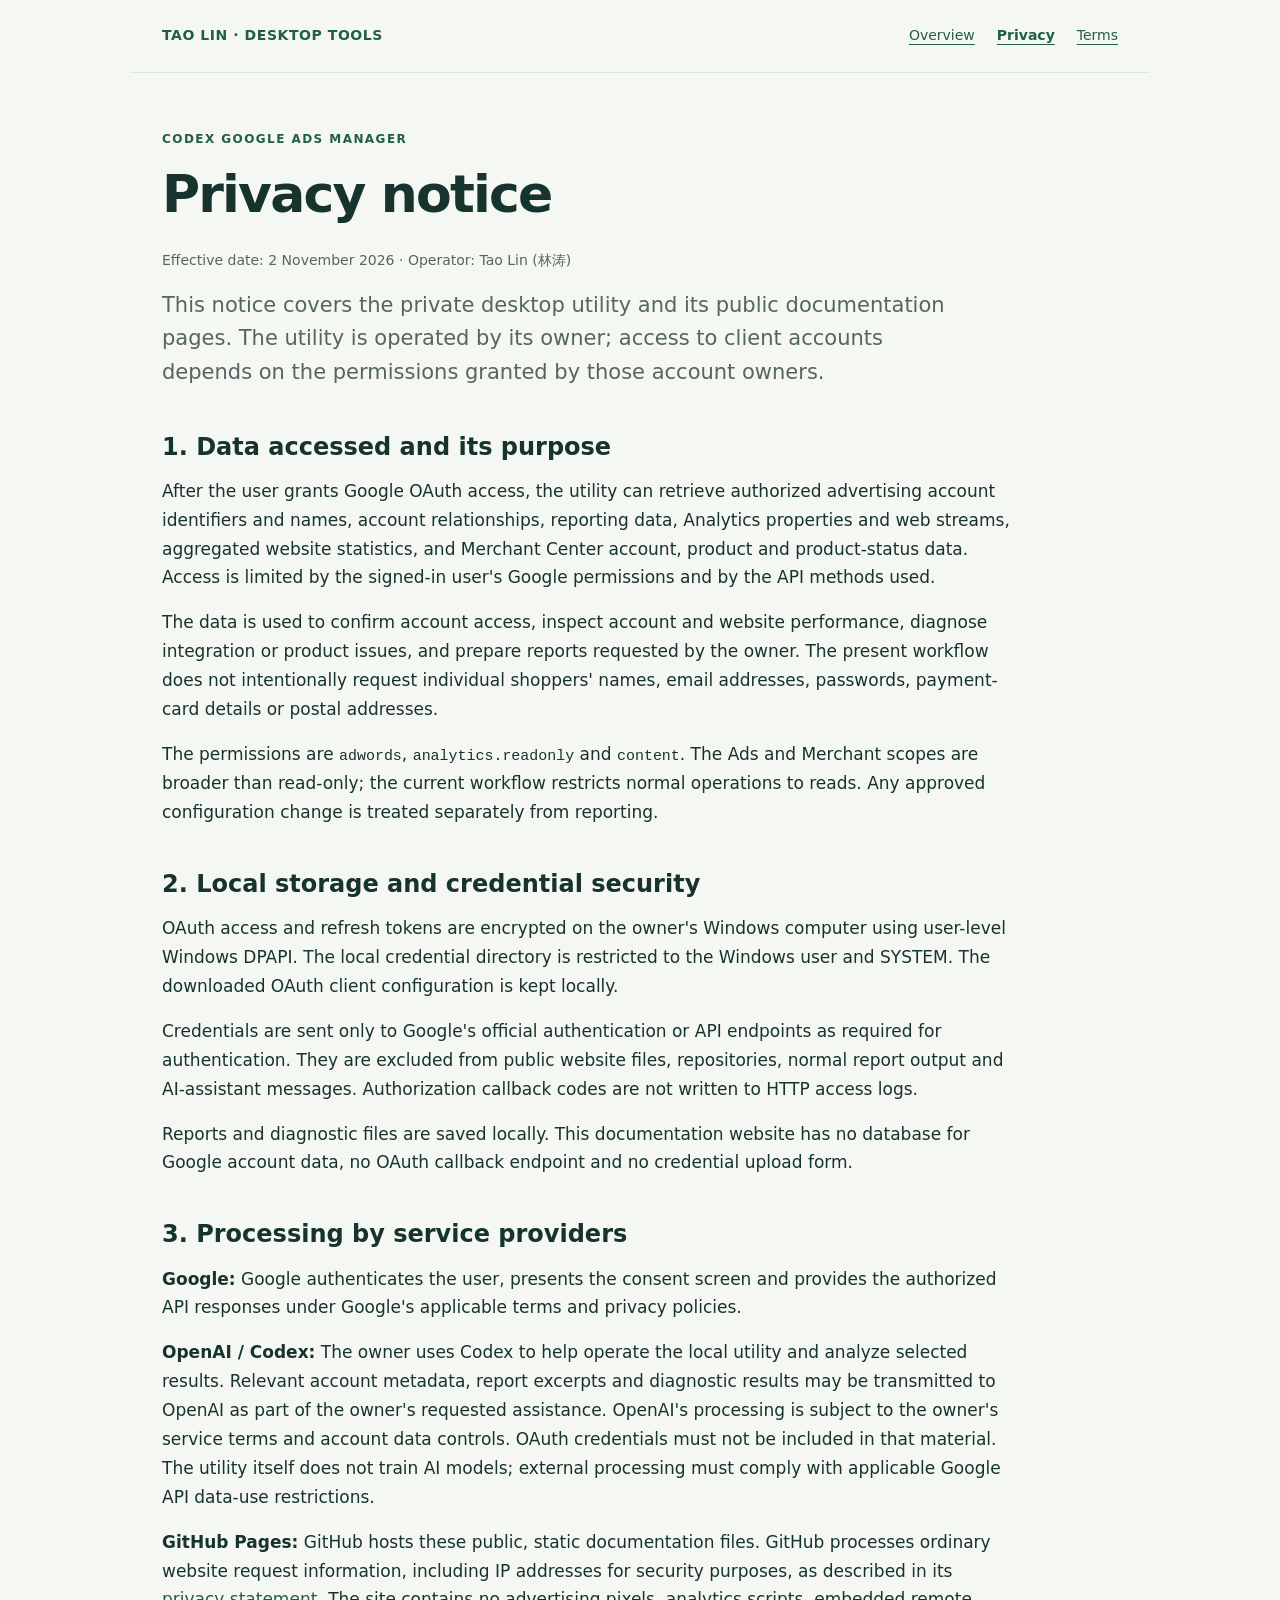
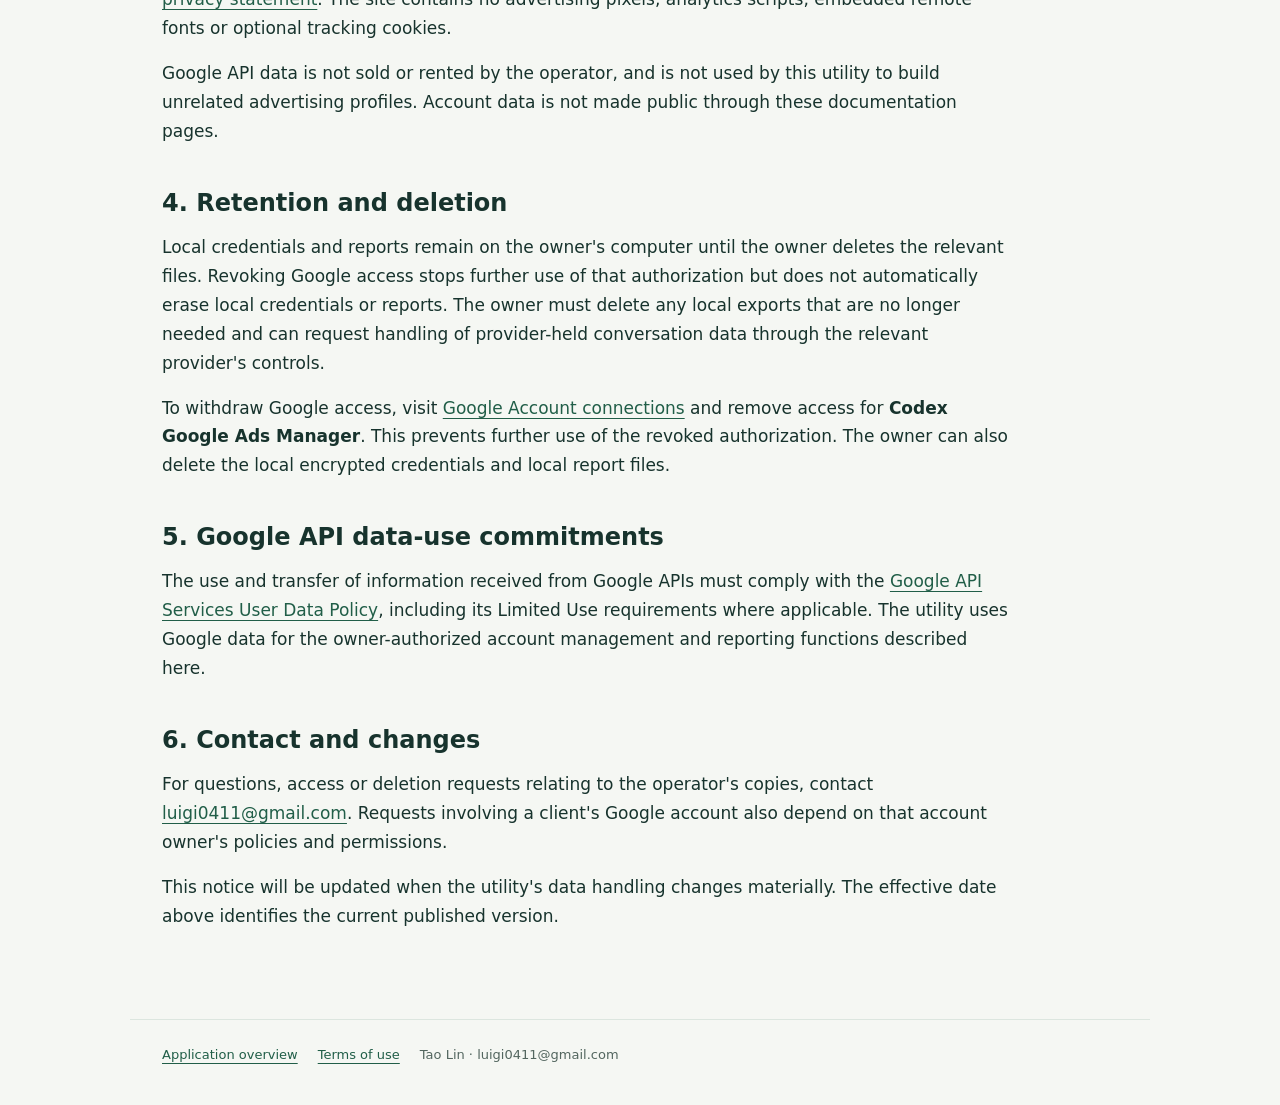
==== privacy.html @ 2b86adcd "Publish private utility overview and privacy documentation" ====
<!doctype html>
<html lang="en"><head><meta charset="utf-8"><meta name="viewport" content="width=device-width, initial-scale=1"><title>Privacy notice — Codex Google Ads Manager</title><meta name="description" content="How Codex Google Ads Manager accesses, uses, stores and shares authorized Google business account data."><link rel="stylesheet" href="style.css"></head><body>
<a class="skip" href="#main">Skip to content</a><header><a class="brand" href="./">TAO LIN · DESKTOP TOOLS</a><nav aria-label="Main navigation"><a href="./">Overview</a><a href="privacy.html" aria-current="page">Privacy</a><a href="terms.html">Terms</a></nav></header>
<main id="main"><p class="eyebrow">Codex Google Ads Manager</p><h1>Privacy notice</h1><p class="meta">Effective date: 2 November 2026 · Operator: Tao Lin (林涛)</p><p class="lead">This notice covers the private desktop utility and its public documentation pages. The utility is operated by its owner; access to client accounts depends on the permissions granted by those account owners.</p>
<section><h2>1. Data accessed and its purpose</h2><p>After the user grants Google OAuth access, the utility can retrieve authorized advertising account identifiers and names, account relationships, reporting data, Analytics properties and web streams, aggregated website statistics, and Merchant Center account, product and product-status data. Access is limited by the signed-in user's Google permissions and by the API methods used.</p><p>The data is used to confirm account access, inspect account and website performance, diagnose integration or product issues, and prepare reports requested by the owner. The present workflow does not intentionally request individual shoppers' names, email addresses, passwords, payment-card details or postal addresses.</p><p>The permissions are <code>adwords</code>, <code>analytics.readonly</code> and <code>content</code>. The Ads and Merchant scopes are broader than read-only; the current workflow restricts normal operations to reads. Any approved configuration change is treated separately from reporting.</p></section>
<section><h2>2. Local storage and credential security</h2><p>OAuth access and refresh tokens are encrypted on the owner's Windows computer using user-level Windows DPAPI. The local credential directory is restricted to the Windows user and SYSTEM. The downloaded OAuth client configuration is kept locally.</p><p>Credentials are sent only to Google's official authentication or API endpoints as required for authentication. They are excluded from public website files, repositories, normal report output and AI-assistant messages. Authorization callback codes are not written to HTTP access logs.</p><p>Reports and diagnostic files are saved locally. This documentation website has no database for Google account data, no OAuth callback endpoint and no credential upload form.</p></section>
<section><h2>3. Processing by service providers</h2><p><strong>Google:</strong> Google authenticates the user, presents the consent screen and provides the authorized API responses under Google's applicable terms and privacy policies.</p><p><strong>OpenAI / Codex:</strong> The owner uses Codex to help operate the local utility and analyze selected results. Relevant account metadata, report excerpts and diagnostic results may be transmitted to OpenAI as part of the owner's requested assistance. OpenAI's processing is subject to the owner's service terms and account data controls. OAuth credentials must not be included in that material. The utility itself does not train AI models; external processing must comply with applicable Google API data-use restrictions.</p><p><strong>GitHub Pages:</strong> GitHub hosts these public, static documentation files. GitHub processes ordinary website request information, including IP addresses for security purposes, as described in its <a href="https://docs.github.com/en/site-policy/privacy-policies/github-general-privacy-statement">privacy statement</a>. The site contains no advertising pixels, analytics scripts, embedded remote fonts or optional tracking cookies.</p><p>Google API data is not sold or rented by the operator, and is not used by this utility to build unrelated advertising profiles. Account data is not made public through these documentation pages.</p></section>
<section><h2>4. Retention and deletion</h2><p>Local credentials and reports remain on the owner's computer until the owner deletes the relevant files. Revoking Google access stops further use of that authorization but does not automatically erase local credentials or reports. The owner must delete any local exports that are no longer needed and can request handling of provider-held conversation data through the relevant provider's controls.</p><p>To withdraw Google access, visit <a href="https://myaccount.google.com/connections">Google Account connections</a> and remove access for <strong>Codex Google Ads Manager</strong>. This prevents further use of the revoked authorization. The owner can also delete the local encrypted credentials and local report files.</p></section>
<section><h2>5. Google API data-use commitments</h2><p>The use and transfer of information received from Google APIs must comply with the <a href="https://developers.google.com/terms/api-services-user-data-policy">Google API Services User Data Policy</a>, including its Limited Use requirements where applicable. The utility uses Google data for the owner-authorized account management and reporting functions described here.</p></section>
<section><h2>6. Contact and changes</h2><p>For questions, access or deletion requests relating to the operator's copies, contact <a href="mailto:luigi0411@gmail.com">luigi0411@gmail.com</a>. Requests involving a client's Google account also depend on that account owner's policies and permissions.</p><p>This notice will be updated when the utility's data handling changes materially. The effective date above identifies the current published version.</p></section>
</main><footer><div class="footer-links"><a href="./">Application overview</a><a href="terms.html">Terms of use</a><span>Tao Lin · luigi0411@gmail.com</span></div></footer></body></html>
---- style.css ----
:root{color-scheme:light;--ink:#17332d;--muted:#53665f;--line:#dce6df;--paper:#fff;--wash:#f5f7f3;--accent:#215e48}*{box-sizing:border-box}body{margin:0;background:var(--wash);color:var(--ink);font:17px/1.7 system-ui,-apple-system,BlinkMacSystemFont,"Segoe UI",sans-serif}a{color:var(--accent);text-underline-offset:4px}a:hover{text-decoration-thickness:2px}a:focus-visible{outline:3px solid #dfb464;outline-offset:5px}.skip{position:absolute;left:1rem;top:-5rem;background:white;padding:1rem}.skip:focus{top:1rem}header,main,footer{max-width:1020px;margin:auto;padding:24px 32px}header{display:flex;gap:24px;align-items:center;justify-content:space-between;border-bottom:1px solid var(--line)}.brand{font-size:14px;font-weight:750;letter-spacing:.04em;text-decoration:none}nav{display:flex;gap:22px;font-size:14px}nav a[aria-current=page]{font-weight:750}main{padding-top:56px;padding-bottom:72px}.eyebrow{font-size:12px;letter-spacing:.12em;font-weight:750;text-transform:uppercase;color:var(--accent)}h1{font-size:clamp(32px,5vw,52px);line-height:1.15;letter-spacing:-.035em;max-width:850px;margin:14px 0 24px}h2{font-size:24px;line-height:1.3;margin:0 0 14px}h3{font-size:18px;margin:0 0 8px}.lead{font-size:21px;line-height:1.6;max-width:810px;color:var(--muted)}.notice{border-left:4px solid var(--accent);padding:16px 22px;margin:30px 0;background:#eaf0e9;max-width:850px}.meta{font-size:14px;color:var(--muted)}section{margin-top:42px;max-width:850px}.cards{display:grid;grid-template-columns:repeat(3,1fr);gap:16px;max-width:none}.card{padding:24px;background:var(--paper);border:1px solid var(--line);border-radius:12px}.card p{font-size:15px;color:var(--muted);margin:0}p{margin:0 0 16px}ul,ol{padding-left:24px}li{margin:8px 0}.table-wrap{overflow:auto;background:white;border:1px solid var(--line);border-radius:10px}table{border-collapse:collapse;width:100%;font-size:15px}th,td{text-align:left;vertical-align:top;padding:16px;border-bottom:1px solid var(--line)}tr:last-child td{border:0}th{background:#eaf0e9}code{font-size:.88em;overflow-wrap:anywhere}footer{border-top:1px solid var(--line);font-size:13px;color:var(--muted);padding-bottom:40px}footer p{margin-bottom:8px}.footer-links{display:flex;gap:20px;flex-wrap:wrap}@media(max-width:650px){header{align-items:flex-start;flex-direction:column;gap:14px}header,main,footer{padding-left:22px;padding-right:22px}main{padding-top:32px}.lead{font-size:18px}.cards{grid-template-columns:1fr}nav{gap:20px}.card{padding:20px}th,td{padding:12px}h1{overflow-wrap:break-word}}
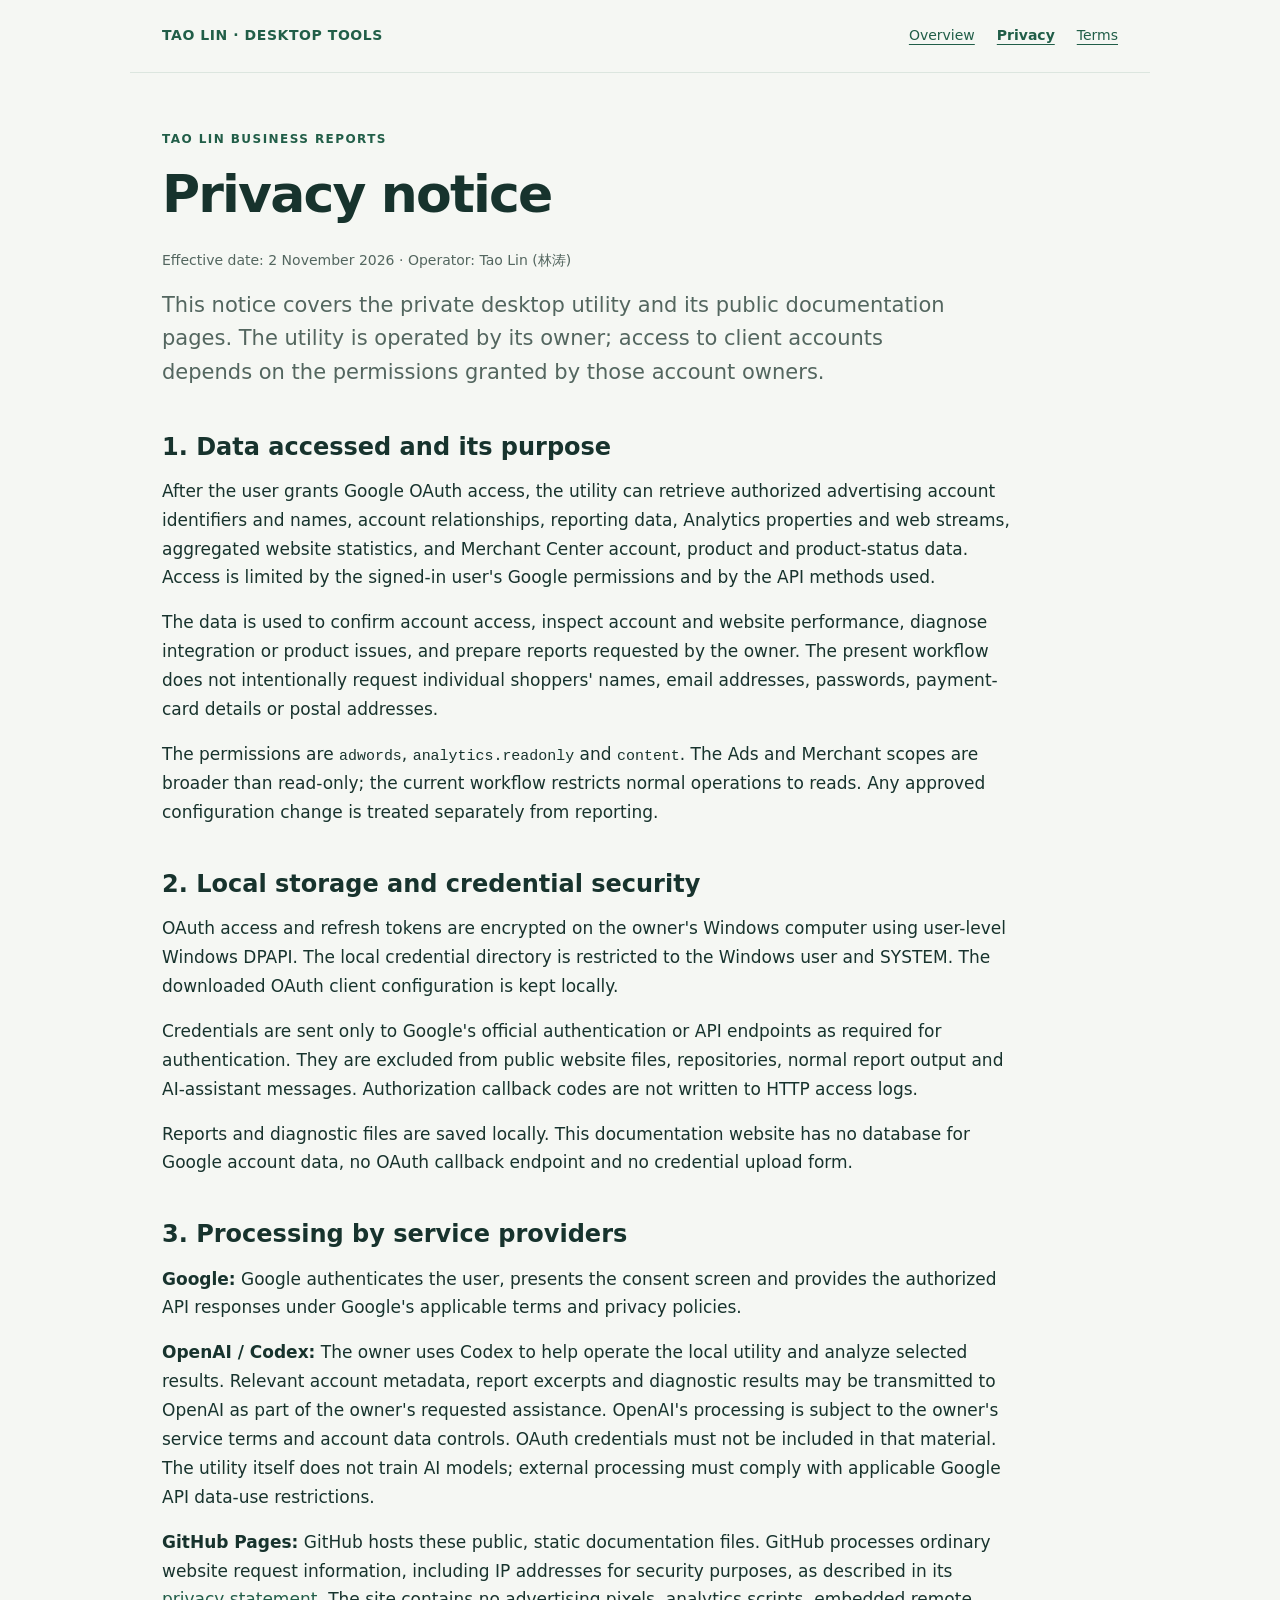
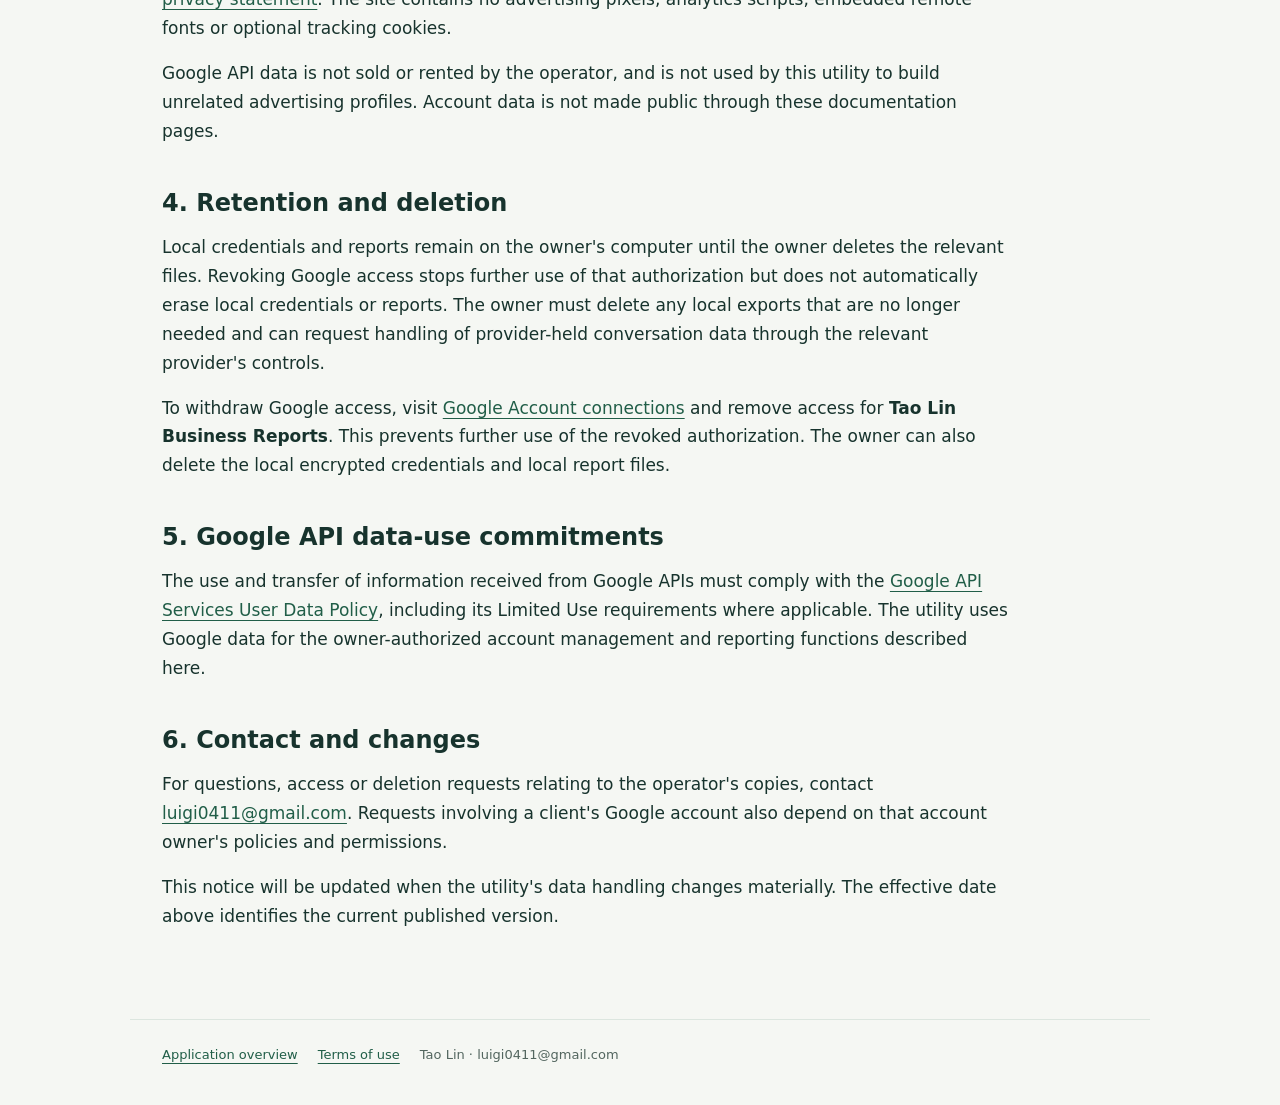
==== commit 934ebaec: "Match documentation to the verified OAuth app name" ====
--- a/privacy.html
+++ b/privacy.html
@@ -1,11 +1,11 @@
 <!doctype html>
-<html lang="en"><head><meta charset="utf-8"><meta name="viewport" content="width=device-width, initial-scale=1"><title>Privacy notice — Codex Google Ads Manager</title><meta name="description" content="How Codex Google Ads Manager accesses, uses, stores and shares authorized Google business account data."><link rel="stylesheet" href="style.css"></head><body>
+<html lang="en"><head><meta charset="utf-8"><meta name="viewport" content="width=device-width, initial-scale=1"><title>Privacy notice — Tao Lin Business Reports</title><meta name="description" content="How Tao Lin Business Reports accesses, uses, stores and shares authorized Google business account data."><link rel="stylesheet" href="style.css"></head><body>
 <a class="skip" href="#main">Skip to content</a><header><a class="brand" href="./">TAO LIN · DESKTOP TOOLS</a><nav aria-label="Main navigation"><a href="./">Overview</a><a href="privacy.html" aria-current="page">Privacy</a><a href="terms.html">Terms</a></nav></header>
-<main id="main"><p class="eyebrow">Codex Google Ads Manager</p><h1>Privacy notice</h1><p class="meta">Effective date: 2 November 2026 · Operator: Tao Lin (林涛)</p><p class="lead">This notice covers the private desktop utility and its public documentation pages. The utility is operated by its owner; access to client accounts depends on the permissions granted by those account owners.</p>
+<main id="main"><p class="eyebrow">Tao Lin Business Reports</p><h1>Privacy notice</h1><p class="meta">Effective date: 2 November 2026 · Operator: Tao Lin (林涛)</p><p class="lead">This notice covers the private desktop utility and its public documentation pages. The utility is operated by its owner; access to client accounts depends on the permissions granted by those account owners.</p>
 <section><h2>1. Data accessed and its purpose</h2><p>After the user grants Google OAuth access, the utility can retrieve authorized advertising account identifiers and names, account relationships, reporting data, Analytics properties and web streams, aggregated website statistics, and Merchant Center account, product and product-status data. Access is limited by the signed-in user's Google permissions and by the API methods used.</p><p>The data is used to confirm account access, inspect account and website performance, diagnose integration or product issues, and prepare reports requested by the owner. The present workflow does not intentionally request individual shoppers' names, email addresses, passwords, payment-card details or postal addresses.</p><p>The permissions are <code>adwords</code>, <code>analytics.readonly</code> and <code>content</code>. The Ads and Merchant scopes are broader than read-only; the current workflow restricts normal operations to reads. Any approved configuration change is treated separately from reporting.</p></section>
 <section><h2>2. Local storage and credential security</h2><p>OAuth access and refresh tokens are encrypted on the owner's Windows computer using user-level Windows DPAPI. The local credential directory is restricted to the Windows user and SYSTEM. The downloaded OAuth client configuration is kept locally.</p><p>Credentials are sent only to Google's official authentication or API endpoints as required for authentication. They are excluded from public website files, repositories, normal report output and AI-assistant messages. Authorization callback codes are not written to HTTP access logs.</p><p>Reports and diagnostic files are saved locally. This documentation website has no database for Google account data, no OAuth callback endpoint and no credential upload form.</p></section>
 <section><h2>3. Processing by service providers</h2><p><strong>Google:</strong> Google authenticates the user, presents the consent screen and provides the authorized API responses under Google's applicable terms and privacy policies.</p><p><strong>OpenAI / Codex:</strong> The owner uses Codex to help operate the local utility and analyze selected results. Relevant account metadata, report excerpts and diagnostic results may be transmitted to OpenAI as part of the owner's requested assistance. OpenAI's processing is subject to the owner's service terms and account data controls. OAuth credentials must not be included in that material. The utility itself does not train AI models; external processing must comply with applicable Google API data-use restrictions.</p><p><strong>GitHub Pages:</strong> GitHub hosts these public, static documentation files. GitHub processes ordinary website request information, including IP addresses for security purposes, as described in its <a href="https://docs.github.com/en/site-policy/privacy-policies/github-general-privacy-statement">privacy statement</a>. The site contains no advertising pixels, analytics scripts, embedded remote fonts or optional tracking cookies.</p><p>Google API data is not sold or rented by the operator, and is not used by this utility to build unrelated advertising profiles. Account data is not made public through these documentation pages.</p></section>
-<section><h2>4. Retention and deletion</h2><p>Local credentials and reports remain on the owner's computer until the owner deletes the relevant files. Revoking Google access stops further use of that authorization but does not automatically erase local credentials or reports. The owner must delete any local exports that are no longer needed and can request handling of provider-held conversation data through the relevant provider's controls.</p><p>To withdraw Google access, visit <a href="https://myaccount.google.com/connections">Google Account connections</a> and remove access for <strong>Codex Google Ads Manager</strong>. This prevents further use of the revoked authorization. The owner can also delete the local encrypted credentials and local report files.</p></section>
+<section><h2>4. Retention and deletion</h2><p>Local credentials and reports remain on the owner's computer until the owner deletes the relevant files. Revoking Google access stops further use of that authorization but does not automatically erase local credentials or reports. The owner must delete any local exports that are no longer needed and can request handling of provider-held conversation data through the relevant provider's controls.</p><p>To withdraw Google access, visit <a href="https://myaccount.google.com/connections">Google Account connections</a> and remove access for <strong>Tao Lin Business Reports</strong>. This prevents further use of the revoked authorization. The owner can also delete the local encrypted credentials and local report files.</p></section>
 <section><h2>5. Google API data-use commitments</h2><p>The use and transfer of information received from Google APIs must comply with the <a href="https://developers.google.com/terms/api-services-user-data-policy">Google API Services User Data Policy</a>, including its Limited Use requirements where applicable. The utility uses Google data for the owner-authorized account management and reporting functions described here.</p></section>
 <section><h2>6. Contact and changes</h2><p>For questions, access or deletion requests relating to the operator's copies, contact <a href="mailto:luigi0411@gmail.com">luigi0411@gmail.com</a>. Requests involving a client's Google account also depend on that account owner's policies and permissions.</p><p>This notice will be updated when the utility's data handling changes materially. The effective date above identifies the current published version.</p></section>
 </main><footer><div class="footer-links"><a href="./">Application overview</a><a href="terms.html">Terms of use</a><span>Tao Lin · luigi0411@gmail.com</span></div></footer></body></html>
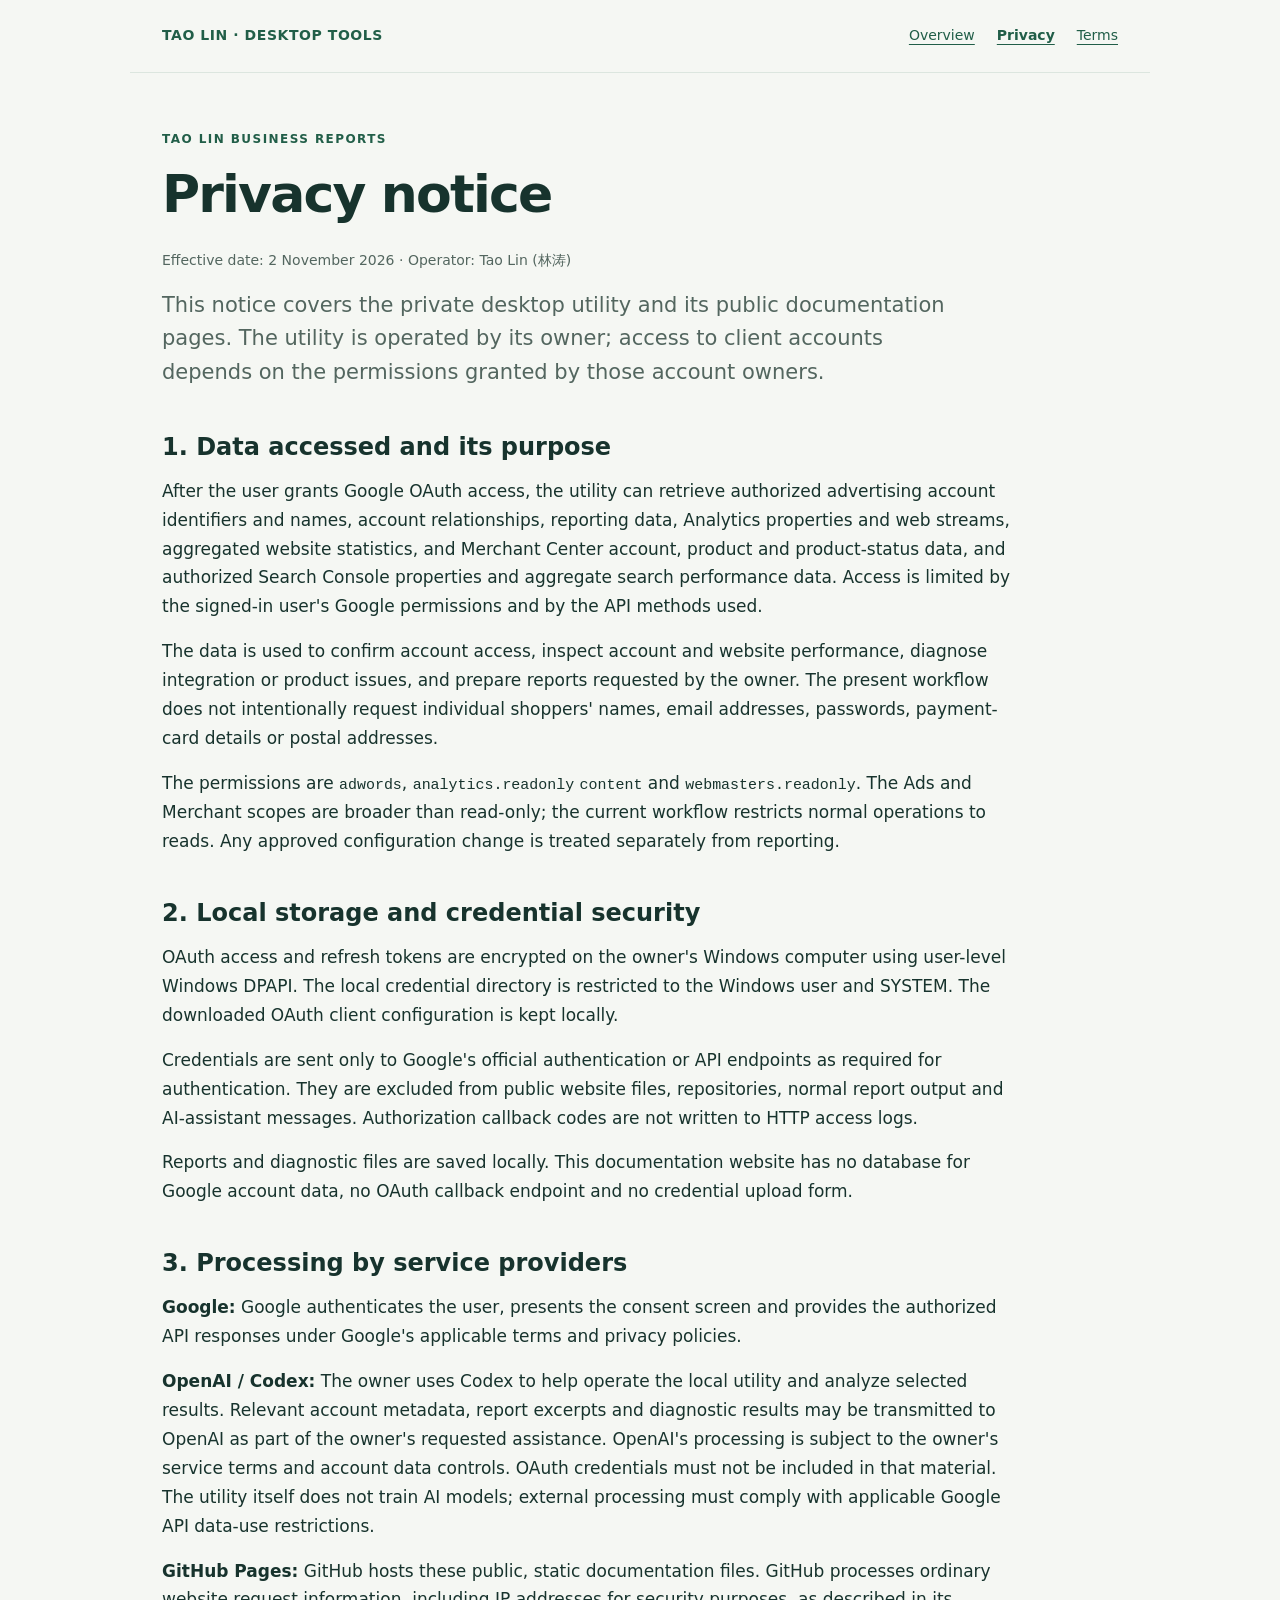
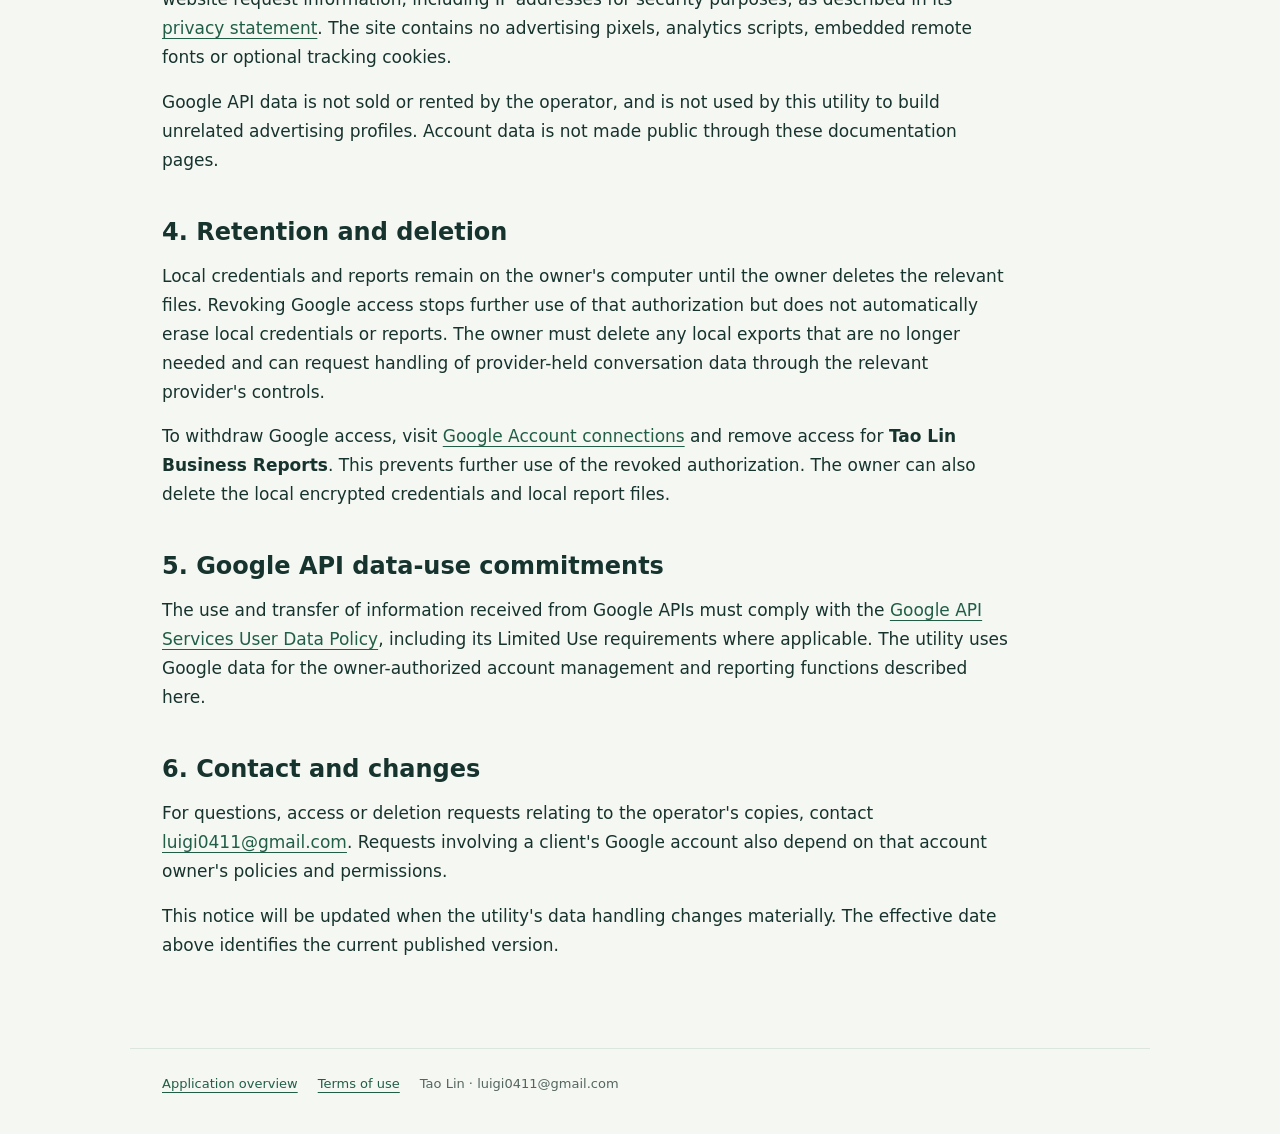
==== commit 443f781f: "Document existing read-only Search Console access" ====
--- a/privacy.html
+++ b/privacy.html
@@ -2,7 +2,7 @@
 <html lang="en"><head><meta charset="utf-8"><meta name="viewport" content="width=device-width, initial-scale=1"><title>Privacy notice — Tao Lin Business Reports</title><meta name="description" content="How Tao Lin Business Reports accesses, uses, stores and shares authorized Google business account data."><link rel="stylesheet" href="style.css"></head><body>
 <a class="skip" href="#main">Skip to content</a><header><a class="brand" href="./">TAO LIN · DESKTOP TOOLS</a><nav aria-label="Main navigation"><a href="./">Overview</a><a href="privacy.html" aria-current="page">Privacy</a><a href="terms.html">Terms</a></nav></header>
 <main id="main"><p class="eyebrow">Tao Lin Business Reports</p><h1>Privacy notice</h1><p class="meta">Effective date: 2 November 2026 · Operator: Tao Lin (林涛)</p><p class="lead">This notice covers the private desktop utility and its public documentation pages. The utility is operated by its owner; access to client accounts depends on the permissions granted by those account owners.</p>
-<section><h2>1. Data accessed and its purpose</h2><p>After the user grants Google OAuth access, the utility can retrieve authorized advertising account identifiers and names, account relationships, reporting data, Analytics properties and web streams, aggregated website statistics, and Merchant Center account, product and product-status data. Access is limited by the signed-in user's Google permissions and by the API methods used.</p><p>The data is used to confirm account access, inspect account and website performance, diagnose integration or product issues, and prepare reports requested by the owner. The present workflow does not intentionally request individual shoppers' names, email addresses, passwords, payment-card details or postal addresses.</p><p>The permissions are <code>adwords</code>, <code>analytics.readonly</code> and <code>content</code>. The Ads and Merchant scopes are broader than read-only; the current workflow restricts normal operations to reads. Any approved configuration change is treated separately from reporting.</p></section>
+<section><h2>1. Data accessed and its purpose</h2><p>After the user grants Google OAuth access, the utility can retrieve authorized advertising account identifiers and names, account relationships, reporting data, Analytics properties and web streams, aggregated website statistics, and Merchant Center account, product and product-status data, and authorized Search Console properties and aggregate search performance data. Access is limited by the signed-in user's Google permissions and by the API methods used.</p><p>The data is used to confirm account access, inspect account and website performance, diagnose integration or product issues, and prepare reports requested by the owner. The present workflow does not intentionally request individual shoppers' names, email addresses, passwords, payment-card details or postal addresses.</p><p>The permissions are <code>adwords</code>, <code>analytics.readonly</code> <code>content</code> and <code>webmasters.readonly</code>. The Ads and Merchant scopes are broader than read-only; the current workflow restricts normal operations to reads. Any approved configuration change is treated separately from reporting.</p></section>
 <section><h2>2. Local storage and credential security</h2><p>OAuth access and refresh tokens are encrypted on the owner's Windows computer using user-level Windows DPAPI. The local credential directory is restricted to the Windows user and SYSTEM. The downloaded OAuth client configuration is kept locally.</p><p>Credentials are sent only to Google's official authentication or API endpoints as required for authentication. They are excluded from public website files, repositories, normal report output and AI-assistant messages. Authorization callback codes are not written to HTTP access logs.</p><p>Reports and diagnostic files are saved locally. This documentation website has no database for Google account data, no OAuth callback endpoint and no credential upload form.</p></section>
 <section><h2>3. Processing by service providers</h2><p><strong>Google:</strong> Google authenticates the user, presents the consent screen and provides the authorized API responses under Google's applicable terms and privacy policies.</p><p><strong>OpenAI / Codex:</strong> The owner uses Codex to help operate the local utility and analyze selected results. Relevant account metadata, report excerpts and diagnostic results may be transmitted to OpenAI as part of the owner's requested assistance. OpenAI's processing is subject to the owner's service terms and account data controls. OAuth credentials must not be included in that material. The utility itself does not train AI models; external processing must comply with applicable Google API data-use restrictions.</p><p><strong>GitHub Pages:</strong> GitHub hosts these public, static documentation files. GitHub processes ordinary website request information, including IP addresses for security purposes, as described in its <a href="https://docs.github.com/en/site-policy/privacy-policies/github-general-privacy-statement">privacy statement</a>. The site contains no advertising pixels, analytics scripts, embedded remote fonts or optional tracking cookies.</p><p>Google API data is not sold or rented by the operator, and is not used by this utility to build unrelated advertising profiles. Account data is not made public through these documentation pages.</p></section>
 <section><h2>4. Retention and deletion</h2><p>Local credentials and reports remain on the owner's computer until the owner deletes the relevant files. Revoking Google access stops further use of that authorization but does not automatically erase local credentials or reports. The owner must delete any local exports that are no longer needed and can request handling of provider-held conversation data through the relevant provider's controls.</p><p>To withdraw Google access, visit <a href="https://myaccount.google.com/connections">Google Account connections</a> and remove access for <strong>Tao Lin Business Reports</strong>. This prevents further use of the revoked authorization. The owner can also delete the local encrypted credentials and local report files.</p></section>
